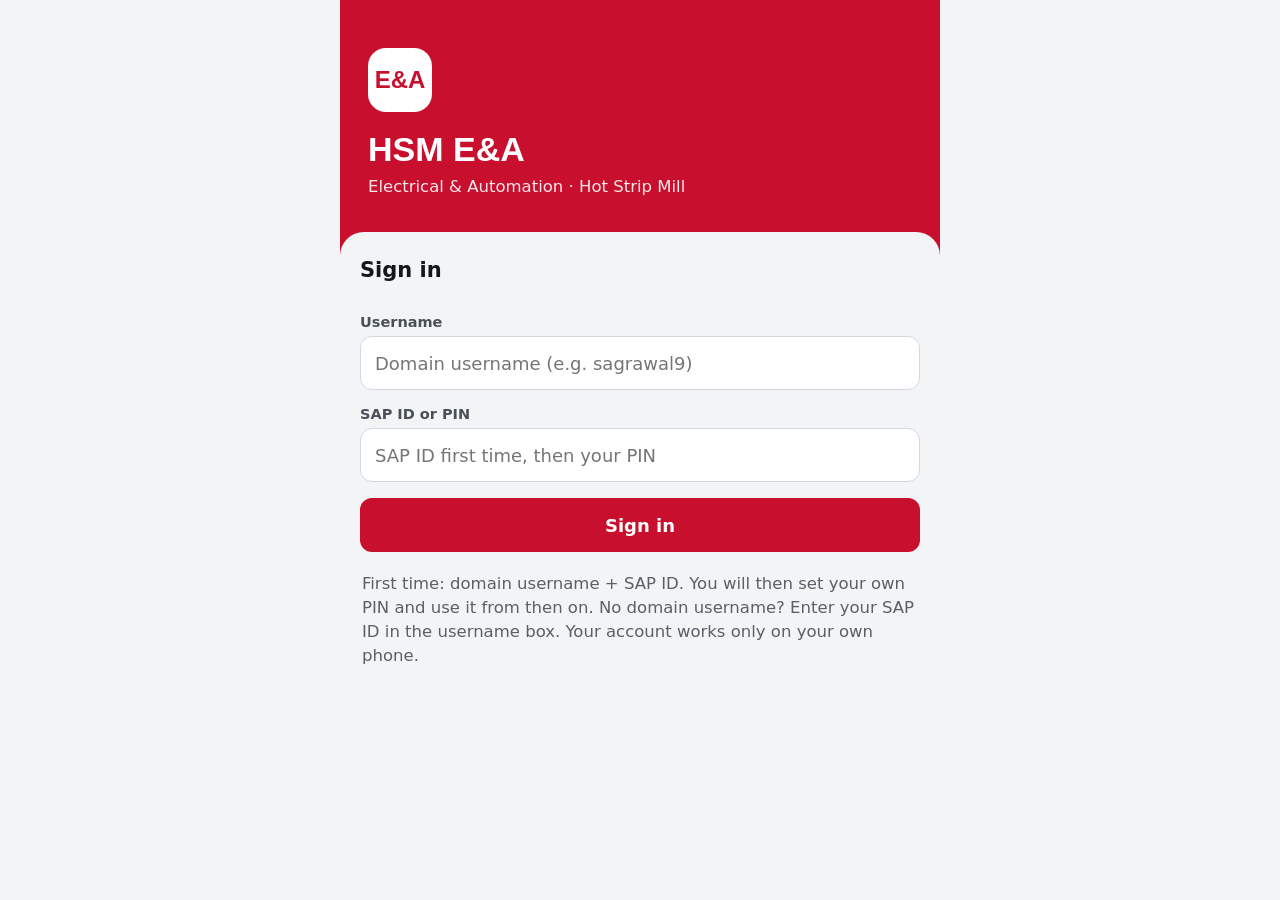
==== app/src/main/assets/www/index.html @ 1481a238 "Add files via upload" ====
<!doctype html>
<html lang="en">
<head>
<meta charset="utf-8">
<meta name="viewport" content="width=device-width, initial-scale=1, viewport-fit=cover">
<meta name="theme-color" content="#A50D26">
<title>HSM E&amp;A</title>
<style>html,body{margin:0;height:100%;background:#C8102E}.boot{height:100%;display:flex;align-items:center;justify-content:center;color:#fff;font:700 44px system-ui,sans-serif}</style>
</head>
<body>
<div class="app" id="app"><div class="boot">E&amp;A</div></div>
<div id="toast" class="toast hidden" role="status" aria-live="polite"></div>
<div id="modal" class="modal hidden" role="dialog" aria-modal="true"></div>
<script src="lib/exceljs.min.js"></script>
<script src="boot.js"></script>
</body>
</html>
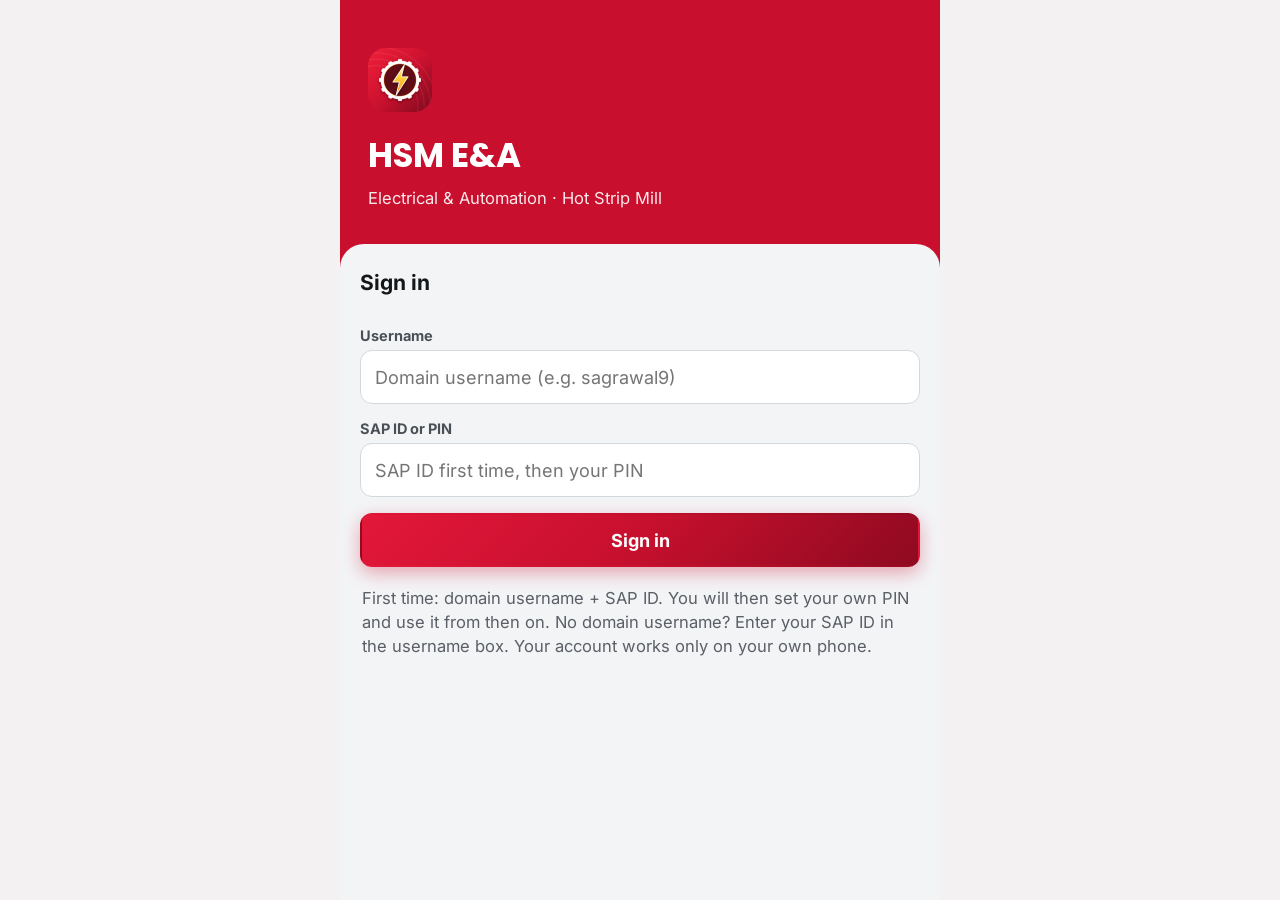
==== commit 15143c45: "v3.23: colour themes (7) in Profile, status bar follows theme; home brand 'HSM E&A'; thought of the " ====
--- a/app/src/main/assets/www/index.html
+++ b/app/src/main/assets/www/index.html
@@ -5,6 +5,7 @@
 <meta name="viewport" content="width=device-width, initial-scale=1, viewport-fit=cover">
 <meta name="theme-color" content="#A50D26">
 <title>HSM E&amp;A</title>
+<script>try{var t=JSON.parse(localStorage.getItem("hsm_theme")||"null"),c={blue:"#1E5BD8",green:"#13834A",purple:"#6D3FC0",orange:"#D9620B",teal:"#0F7C86",steel:"#37474F"};if(c[t]){document.documentElement.setAttribute("data-theme",t);document.write("<style>html,body{background:"+c[t]+"!important}</style>")}}catch(e){}</script>
 <style>html,body{margin:0;height:100%;background:#C8102E}.boot{height:100%;display:flex;align-items:center;justify-content:center;color:#fff;font:700 44px system-ui,sans-serif}</style>
 </head>
 <body>
